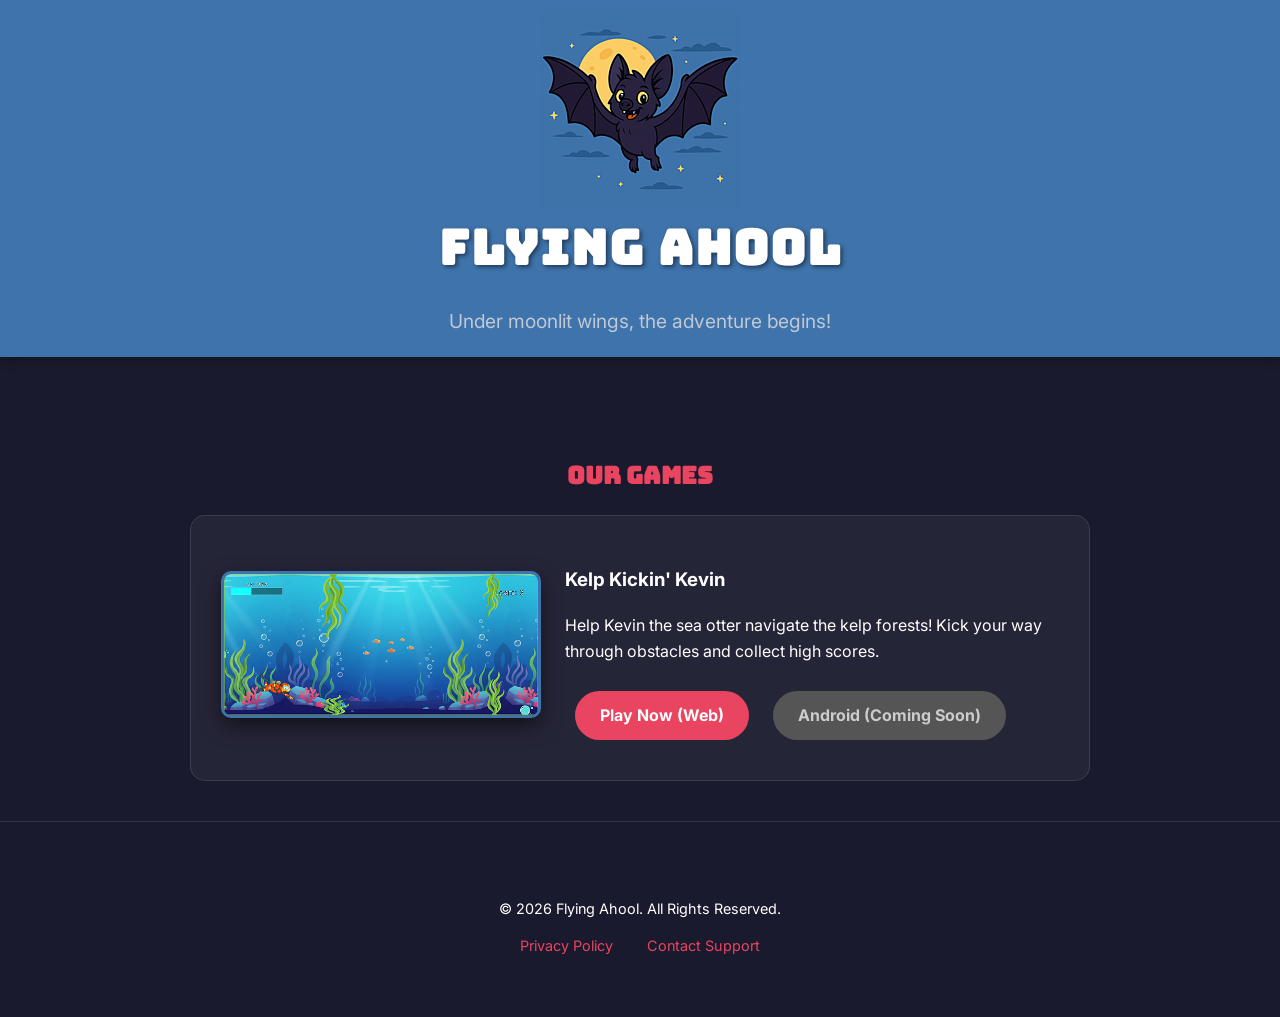
==== index.html @ 213810a0 "Update index.html better tag line" ====
<!DOCTYPE html>
<html lang="en">
<head>
    <meta charset="UTF-8">
    <meta name="viewport" content="width=device-width, initial-scale=1.0">
    <title>Flying Ahool | Indie Game Studio</title>
    <link rel="stylesheet" href="css/style.css">
    <link href="https://fonts.googleapis.com/css2?family=Bungee&family=Inter:wght@400;700&display=swap" rel="stylesheet">
</head>
<body>

    <header>
        <div class="container">
            <img src="assets/logo.png" alt="Flying Ahool Logo" class="main-logo">
            <h1>FLYING AHOOL</h1>
            <p class="tagline">Under moonlit wings, the adventure begins!</p>
        </div>
    </header>

<section id="games" class="container">
    <h2 class="section-title">Our Games</h2>
    
    <div class="game-card">
        <div class="game-preview">
            <img src="assets/kevin-preview.png" alt="Kelp Kickin Kevin Gameplay" class="screenshot">
        </div>

        <div class="game-info">
            <h3>Kelp Kickin' Kevin</h3>
            <p>Help Kevin the sea otter navigate the kelp forests! Kick your way through obstacles and collect high scores.</p>
            <div class="button-group">
                <a href="games/kelp-kickin-kevin/index.html" class="btn btn-primary">Play Now (Web)</a>
                <span class="btn btn-secondary disabled">Android (Coming Soon)</span>
            </div>
        </div>
    </div>
</section>

    <footer>
        <div class="container">
            <p>&copy; 2026 Flying Ahool. All Rights Reserved.</p>
            <nav class="footer-links">
                <a href="policies/kelp-kickin-kevin/index.html">Privacy Policy</a>
                <a href="mailto:Info@flyingahool.com">Contact Support</a>
            </nav>
        </div>
    </footer>

</body>
</html>
---- css/style.css ----
/* Custom Variables for your Brand Colors */
:root {
    --dusk-dark: #1a1a2e;
    --moon-light: #e94560;
    --text-white: #ffffff;
    --accent-purple: #4e31aa;
}

body {
    margin: 0;
    font-family: 'Inter', sans-serif;
    background-color: var(--dusk-dark);
    color: var(--text-white);
    line-height: 1.6;
}

.container {
    max-width: 900px;
    margin: 0 auto;
    padding: 20px;
    text-align: center;
}


/* Full-width header bar */
header {
    background-color: #3F73AB; /* Your specific blue */
    width: 100%;
    padding: 10px 0; /* Space above and below the logo/text */
    box-shadow: 0 4px 10px rgba(0,0,0,0.3); /* Adds depth */
    margin-bottom: 40px;
}

/* Ensure the content inside the header stays centered and neat */
header .container {
    display: flex;
    flex-direction: column;
    align-items: center;
    padding: 0; 
}

h1 {
    font-family: 'Bungee', cursive;
    font-size: 2.5rem;
    margin: 10px 0 0 0;
    color: white;
    text-shadow: 2px 2px 4px rgba(0,0,0,0.5);
}

.tagline {
    font-size: 1rem;
    color: #e0e0e0;
    margin-bottom: 10px;
}


.main-logo {
    /* This prevents the logo from ever being wider than 200px */
    max-width: 200px; 
    
    /* On small screens, it will take up 40% of the container width */
    width: 40%; 
    
    /* Keeps the aspect ratio perfect so the bat doesn't look squished */
    height: auto; 
    
    /* Adds a little glow to match your dusk/moon theme 
    filter: drop-shadow(0 0 10px rgba(233, 69, 96, 0.5));
    
    margin-bottom: 20px;*/
    display: inline-block;
}

/* Mobile Tweak: If 40% is still too big on a tiny phone, we can adjust it */
@media (max-width: 600px) {
    .main-logo {
        max-width: 150px; /* Even smaller for phones */
        width: 50%; 
    }
}

h1 {
    font-family: 'Bungee', cursive; /* Game-style thick font */
    font-size: 3rem;
    margin: 0;
    letter-spacing: 2px;
}

.tagline {
    font-size: 1.2rem;
    opacity: 0.8;
}

/* Game Card Styling */
.section-title {
    font-family: 'Bungee', cursive;
    margin-top: 40px;
    color: var(--moon-light);
}

.game-card {
    background: rgba(255, 255, 255, 0.05);
    border-radius: 15px;
    padding: 30px;
    margin: 20px 0;
    border: 1px solid rgba(255, 255, 255, 0.1);
    transition: transform 0.3s ease;
}

.game-card:hover {
    transform: translateY(-5px);
    background: rgba(255, 255, 255, 0.08);
}

.btn {
    display: inline-block;
    padding: 12px 25px;
    border-radius: 30px;
    text-decoration: none;
    font-weight: bold;
    margin: 10px;
}

.btn-primary {
    background-color: var(--moon-light);
    color: white;
}

.btn-secondary.disabled {
    background-color: #555;
    color: #ccc;
    cursor: not-allowed;
}

/* Footer Styling */
footer {
    padding: 40px 0;
    font-size: 0.9rem;
    border-top: 1px solid rgba(255, 255, 255, 0.1);
}

.footer-links a {
    color: var(--moon-light);
    margin: 0 15px;
    text-decoration: none;
}

/* Mobile Responsive Adjustments */
@media (max-width: 600px) {
    h1 { font-size: 2rem; }
    .main-logo { width: 120px; }
}

.game-preview img {
    width: 100%;
    max-width: 500px; /* Adjust based on your screenshot size */
    border-radius: 10px;
    border: 3px solid #3F73AB;
    margin-bottom: 20px;
    box-shadow: 0 8px 20px rgba(0,0,0,0.5);
}

/* On desktop, we can make the screenshot and text sit side-by-side */
@media (min-width: 768px) {
    .game-card {
        display: flex;
        align-items: center;
        text-align: left;
        gap: 30px;
    }
    .game-preview img {
        margin-bottom: 0;
    }
}
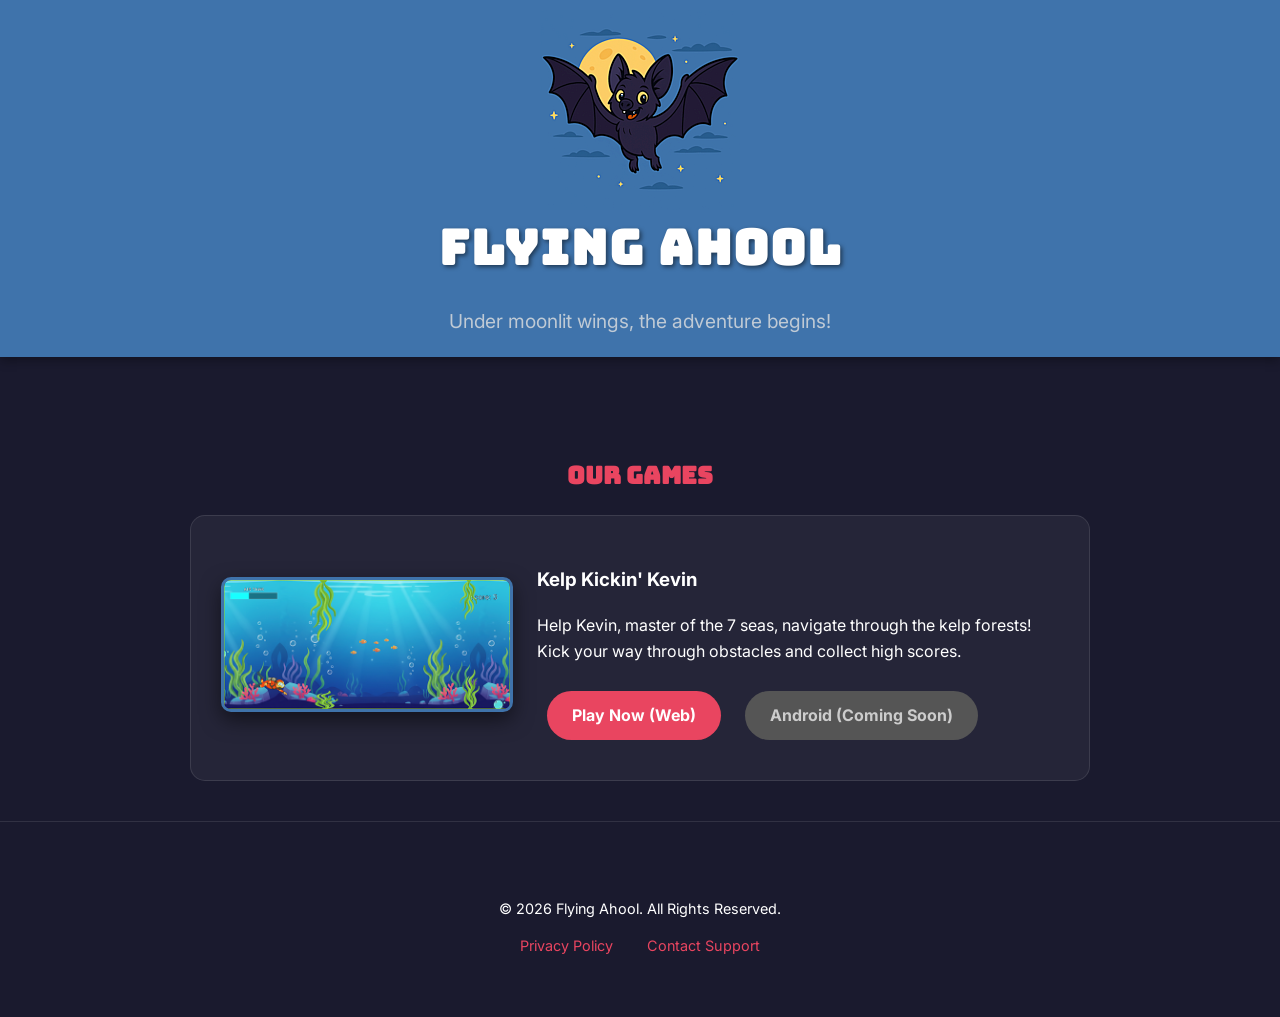
==== commit bb3150ba: "Update game description for Kelp Kickin' Kevin removed references to him being an otter since he is " ====
--- a/index.html
+++ b/index.html
@@ -27,7 +27,7 @@
 
         <div class="game-info">
             <h3>Kelp Kickin' Kevin</h3>
-            <p>Help Kevin the sea otter navigate the kelp forests! Kick your way through obstacles and collect high scores.</p>
+            <p>Help Kevin, master of the 7 seas, navigate through the kelp forests! Kick your way through obstacles and collect high scores.</p>
             <div class="button-group">
                 <a href="games/kelp-kickin-kevin/index.html" class="btn btn-primary">Play Now (Web)</a>
                 <span class="btn btn-secondary disabled">Android (Coming Soon)</span>
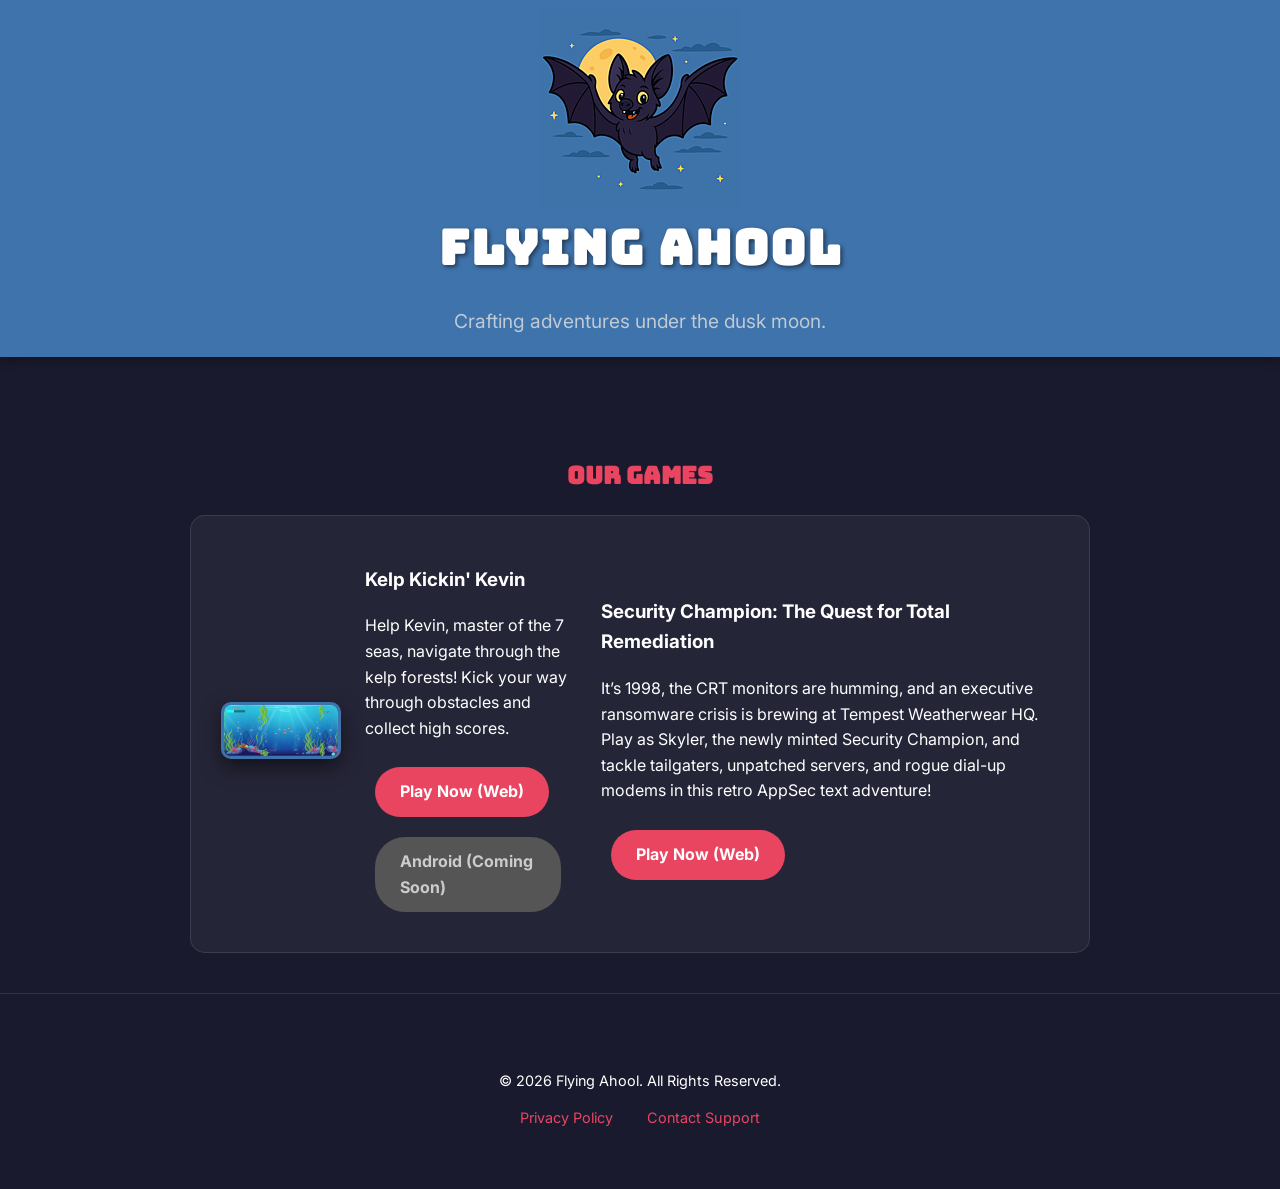
==== commit d4431855: "uploading security champion game" ====
--- a/index.html
+++ b/index.html
@@ -13,7 +13,7 @@
         <div class="container">
             <img src="assets/logo.png" alt="Flying Ahool Logo" class="main-logo">
             <h1>FLYING AHOOL</h1>
-            <p class="tagline">Under moonlit wings, the adventure begins!</p>
+            <p class="tagline">Crafting adventures under the dusk moon.</p>
         </div>
     </header>
 
@@ -33,6 +33,14 @@
                 <span class="btn btn-secondary disabled">Android (Coming Soon)</span>
             </div>
         </div>
+
+        <div class="game-info">
+            <h3>Security Champion: The Quest for Total Remediation</h3>
+            <p>It’s 1998, the CRT monitors are humming, and an executive ransomware crisis is brewing at Tempest Weatherwear HQ. Play as Skyler, the newly minted Security Champion, and tackle tailgaters, unpatched servers, and rogue dial-up modems in this retro AppSec text adventure!</p>
+            <div class="button-group">
+                <a href="games/security-champion/index.html" class="btn btn-primary">Play Now (Web)</a>
+            </div>
+        </div>
     </div>
 </section>
 
@@ -41,10 +49,10 @@
             <p>&copy; 2026 Flying Ahool. All Rights Reserved.</p>
             <nav class="footer-links">
                 <a href="policies/kelp-kickin-kevin/index.html">Privacy Policy</a>
-                <a href="mailto:Info@flyingahool.com">Contact Support</a>
+                <a href="mailto:theahool@gmail.com">Contact Support</a>
             </nav>
         </div>
     </footer>
 
 </body>
-</html>
+</html>
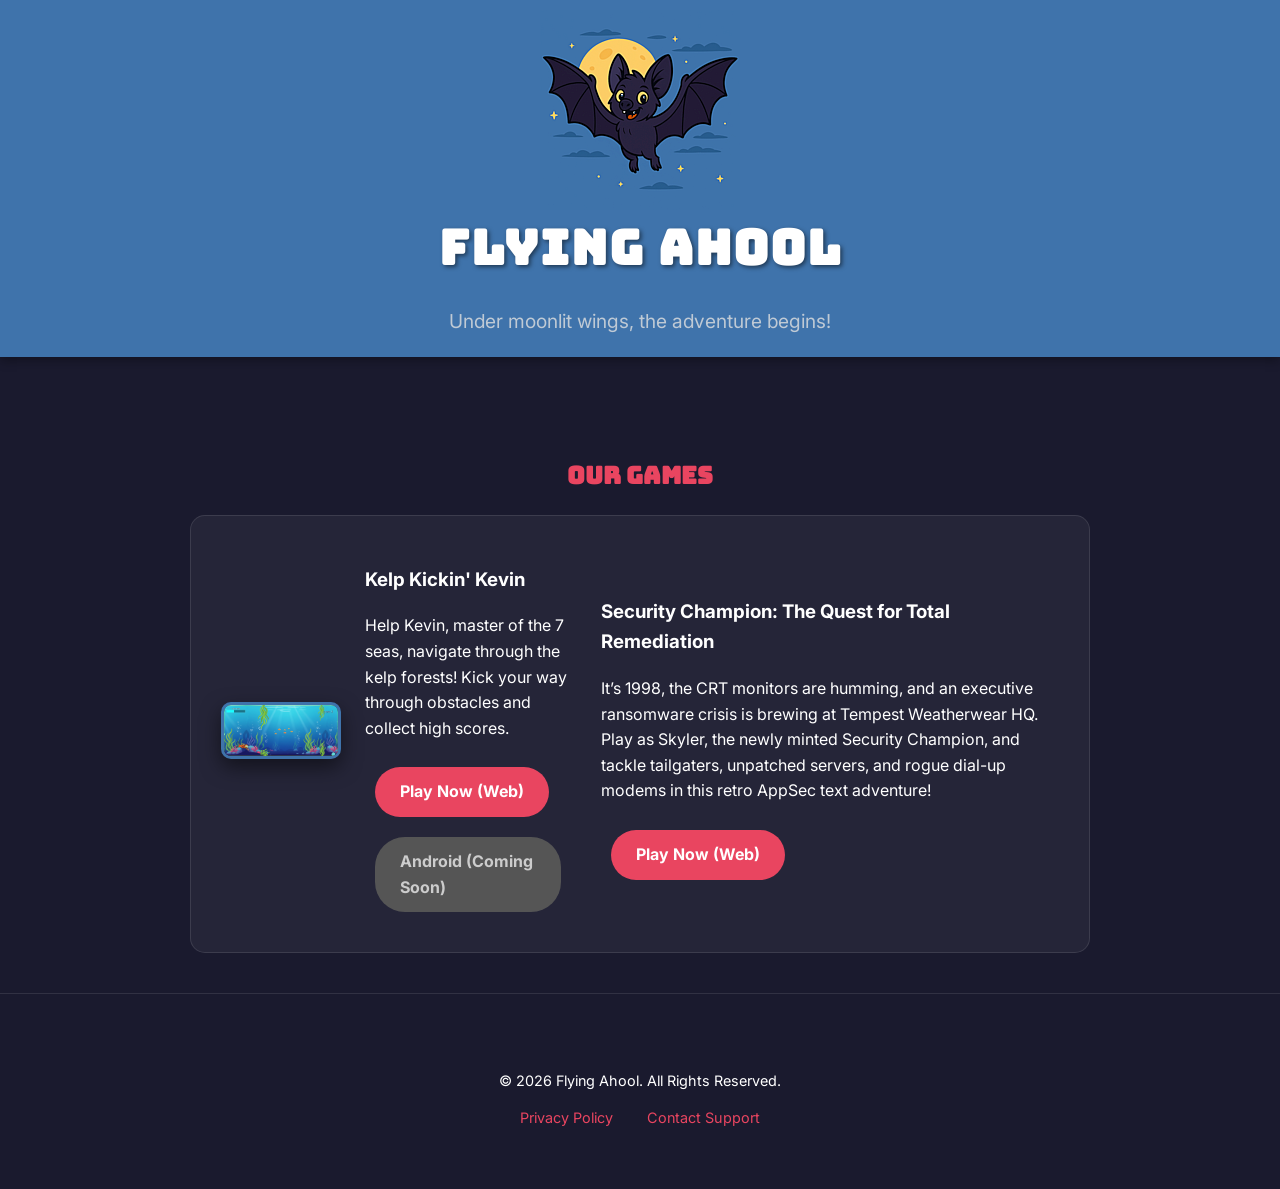
==== commit b7adebe2: "Merge pull request #7 from Just-Another-Andy-Smith/security-champion-game uploading security champio" ====
--- a/index.html
+++ b/index.html
@@ -13,7 +13,7 @@
         <div class="container">
             <img src="assets/logo.png" alt="Flying Ahool Logo" class="main-logo">
             <h1>FLYING AHOOL</h1>
-            <p class="tagline">Crafting adventures under the dusk moon.</p>
+            <p class="tagline">Under moonlit wings, the adventure begins!</p>
         </div>
     </header>
 
@@ -49,10 +49,10 @@
             <p>&copy; 2026 Flying Ahool. All Rights Reserved.</p>
             <nav class="footer-links">
                 <a href="policies/kelp-kickin-kevin/index.html">Privacy Policy</a>
-                <a href="mailto:theahool@gmail.com">Contact Support</a>
+                <a href="mailto:Info@flyingahool.com">Contact Support</a>
             </nav>
         </div>
     </footer>
 
 </body>
-</html>+</html>
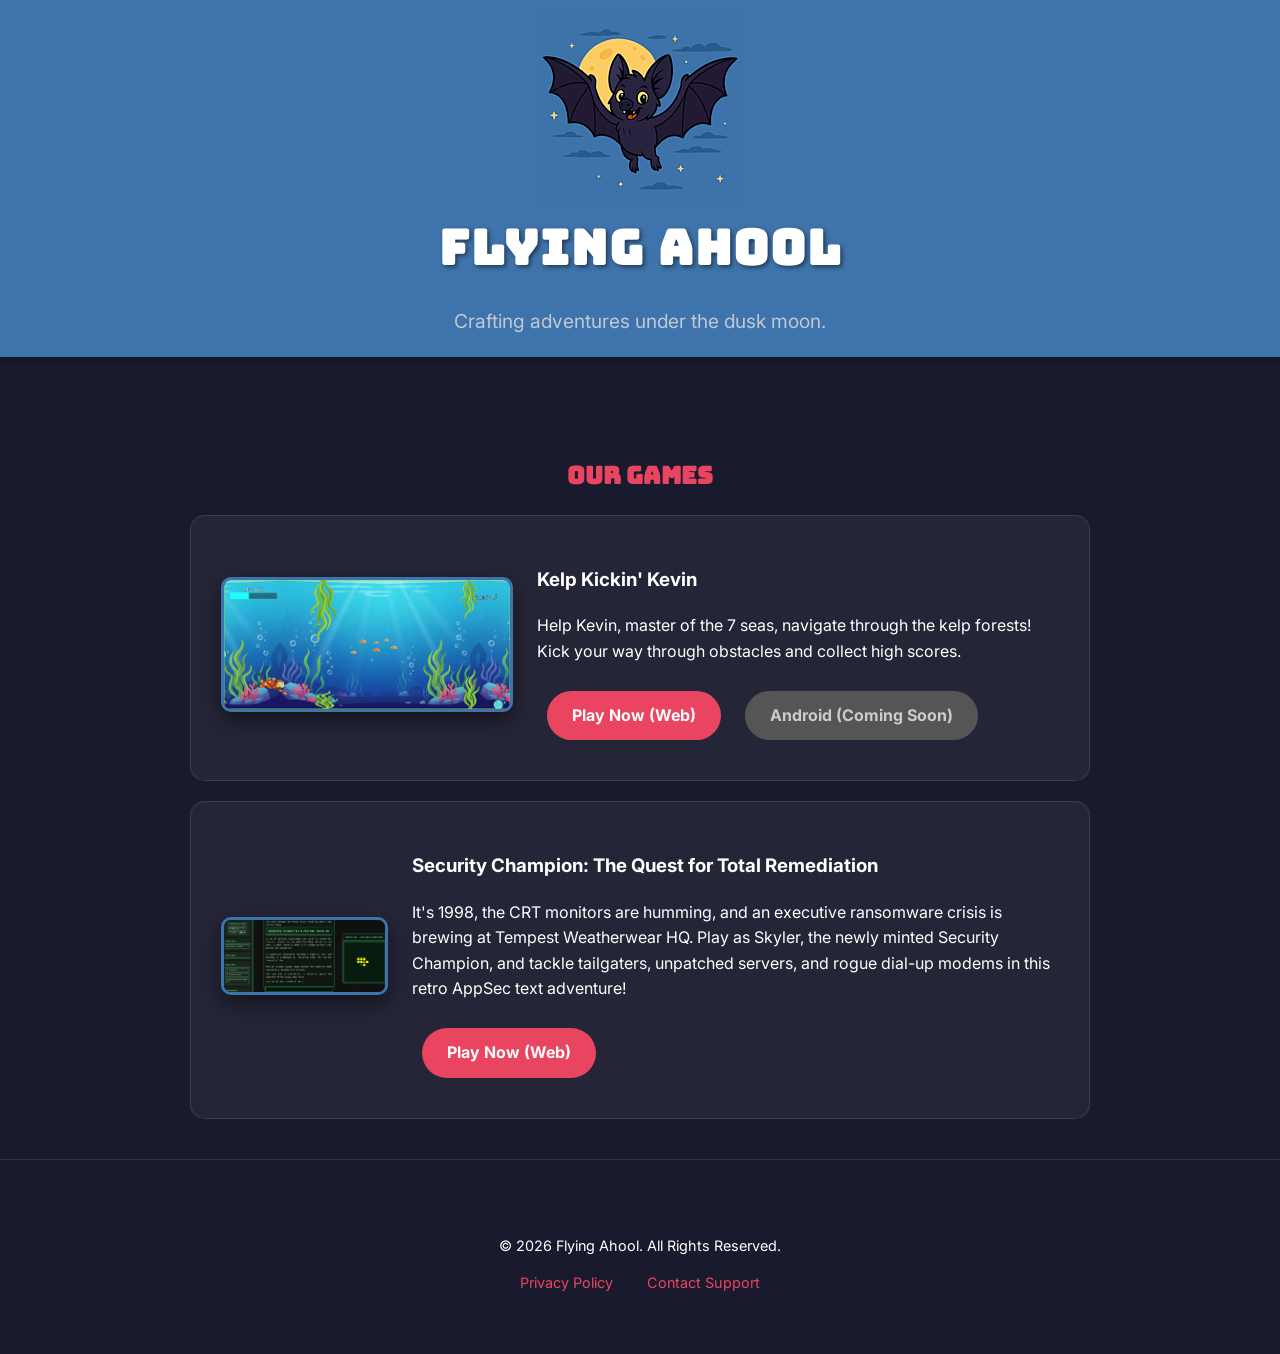
==== commit 5a99666d: "added screenshot" ====
--- a/index.html
+++ b/index.html
@@ -13,7 +13,7 @@
         <div class="container">
             <img src="assets/logo.png" alt="Flying Ahool Logo" class="main-logo">
             <h1>FLYING AHOOL</h1>
-            <p class="tagline">Under moonlit wings, the adventure begins!</p>
+            <p class="tagline">Crafting adventures under the dusk moon.</p>
         </div>
     </header>
 
@@ -33,15 +33,25 @@
                 <span class="btn btn-secondary disabled">Android (Coming Soon)</span>
             </div>
         </div>
+    </div>
+
+    <div class="game-card">
+        <div class="game-preview">
+            <img src="assets/security-champion-preview.png" alt="Security Champion game screenshot" class="screenshot">
+        </div>
 
         <div class="game-info">
             <h3>Security Champion: The Quest for Total Remediation</h3>
-            <p>It’s 1998, the CRT monitors are humming, and an executive ransomware crisis is brewing at Tempest Weatherwear HQ. Play as Skyler, the newly minted Security Champion, and tackle tailgaters, unpatched servers, and rogue dial-up modems in this retro AppSec text adventure!</p>
+            <p>It's 1998, the CRT monitors are humming, and an executive ransomware crisis is brewing at Tempest Weatherwear HQ. Play as Skyler, the newly minted Security Champion, and tackle tailgaters, unpatched servers, and rogue dial-up modems in this retro AppSec text adventure!</p>
             <div class="button-group">
                 <a href="games/security-champion/index.html" class="btn btn-primary">Play Now (Web)</a>
             </div>
         </div>
     </div>
+
+    
+
+
 </section>
 
     <footer>
@@ -49,10 +59,10 @@
             <p>&copy; 2026 Flying Ahool. All Rights Reserved.</p>
             <nav class="footer-links">
                 <a href="policies/kelp-kickin-kevin/index.html">Privacy Policy</a>
-                <a href="mailto:Info@flyingahool.com">Contact Support</a>
+                <a href="mailto:theahool@gmail.com">Contact Support</a>
             </nav>
         </div>
     </footer>
 
 </body>
-</html>
+</html>
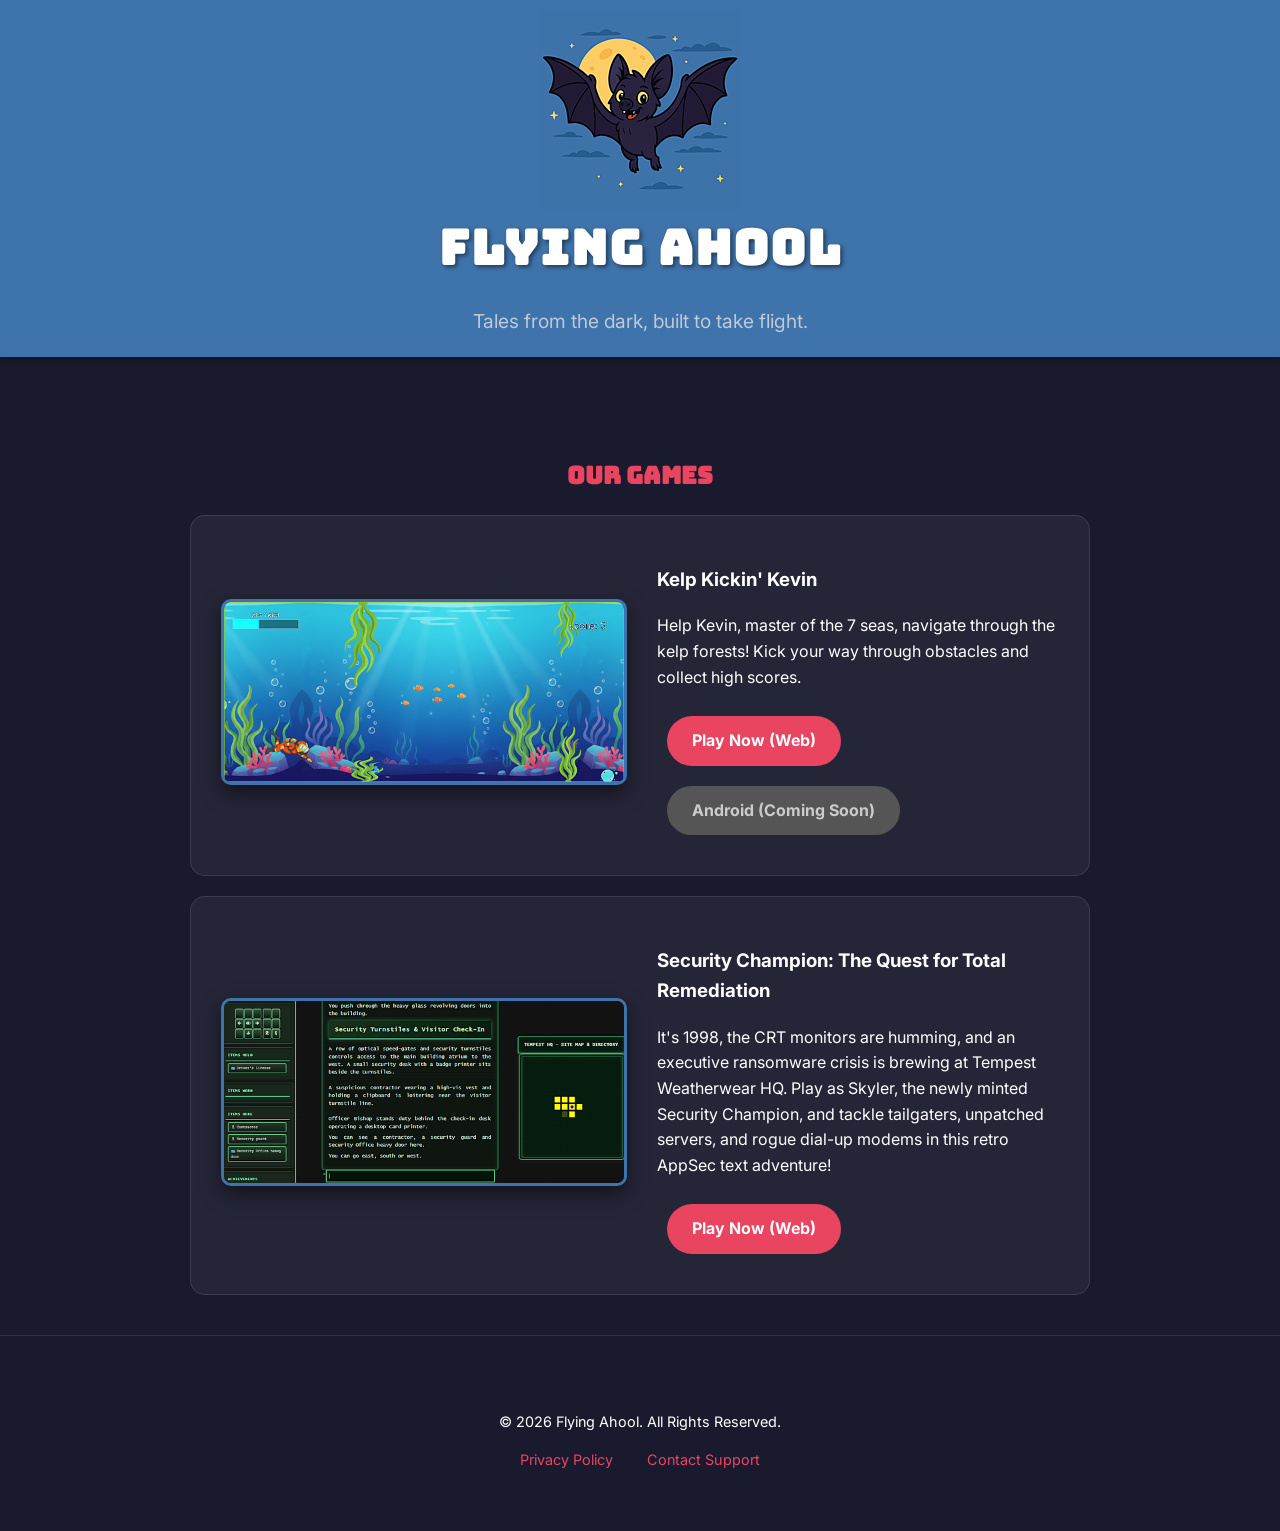
==== commit 46b447ba: "fixed css, updated slogan and fixed sec champ game" ====
--- a/index.html
+++ b/index.html
@@ -13,7 +13,7 @@
         <div class="container">
             <img src="assets/logo.png" alt="Flying Ahool Logo" class="main-logo">
             <h1>FLYING AHOOL</h1>
-            <p class="tagline">Crafting adventures under the dusk moon.</p>
+            <p class="tagline">Tales from the dark, built to take flight.</p>
         </div>
     </header>
 
--- a/css/style.css
+++ b/css/style.css
@@ -152,8 +152,8 @@
 }
 
 .game-preview img {
-    width: 100%;
-    max-width: 500px; /* Adjust based on your screenshot size */
+    /* width: 100%; */
+    max-width: 400px; /* Adjust based on screenshot size */
     border-radius: 10px;
     border: 3px solid #3F73AB;
     margin-bottom: 20px;
